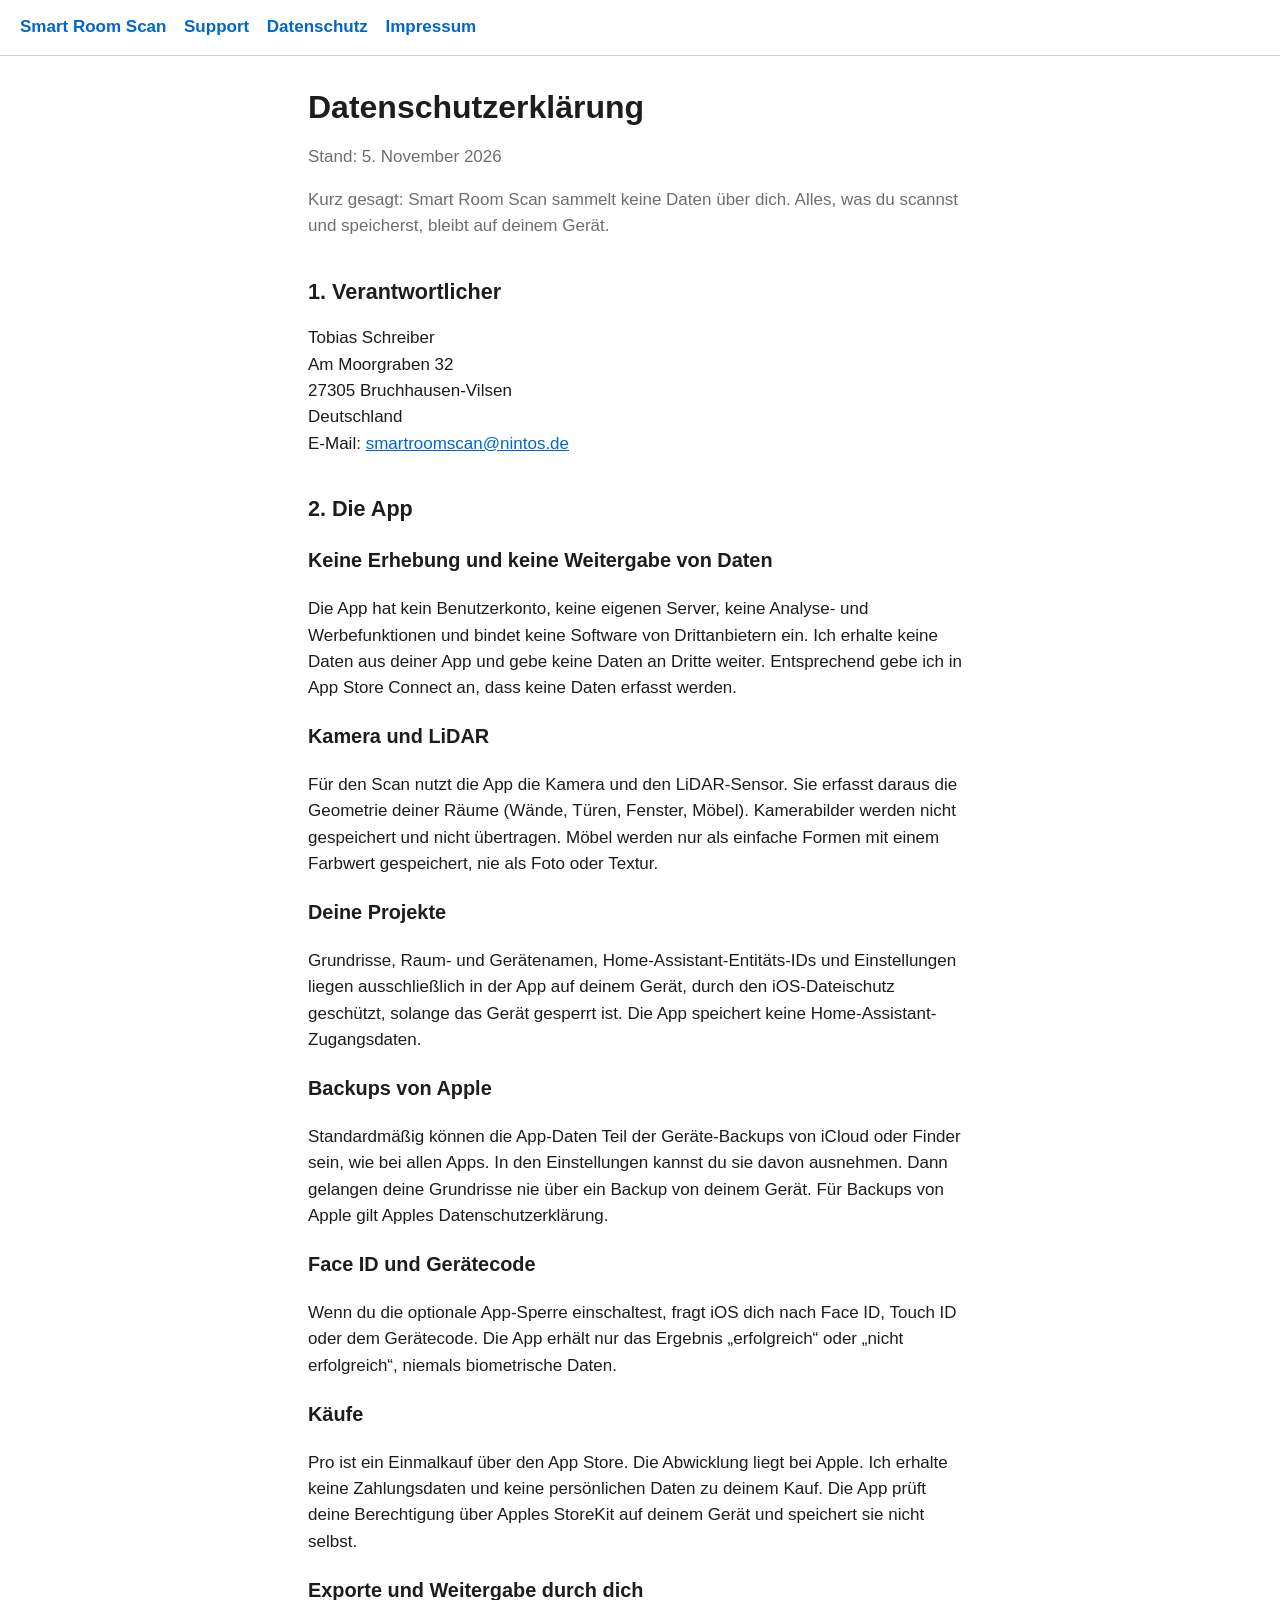
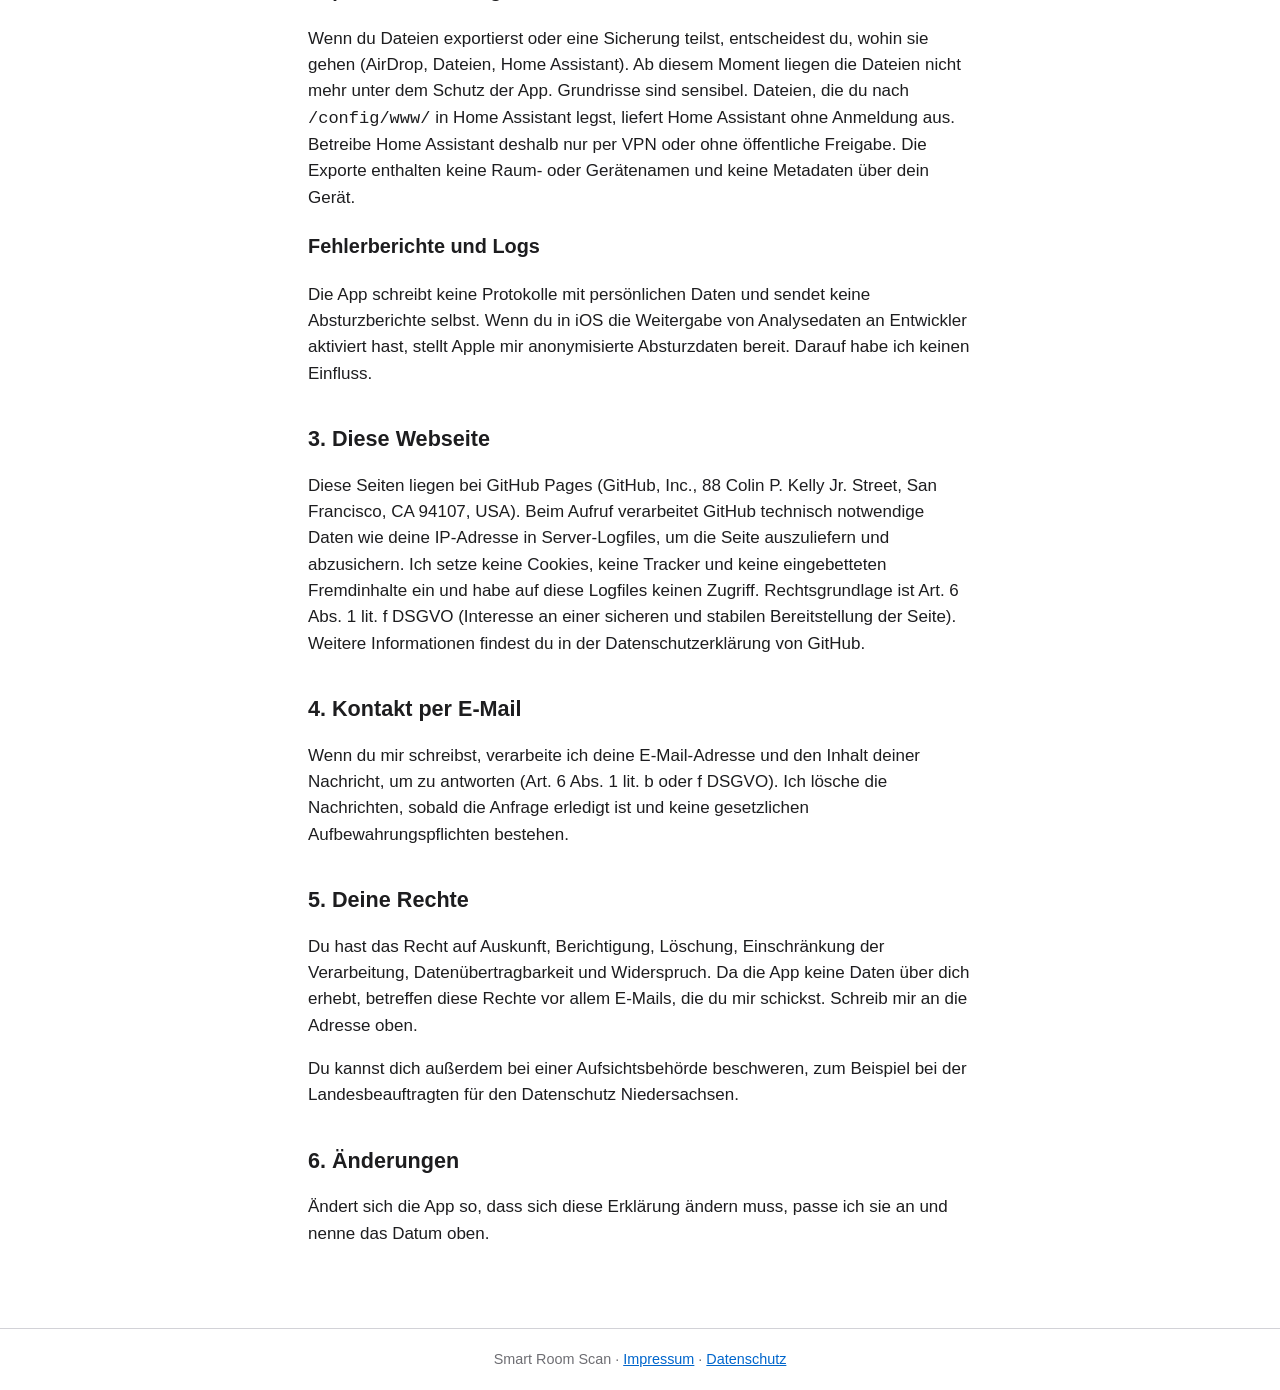
==== datenschutz.html @ 61b262c7 "Add files via upload" ====
<!doctype html>
<html lang="de">
<head>
<meta charset="utf-8">
<meta name="viewport" content="width=device-width, initial-scale=1">
<meta name="description" content="Datenschutzerklärung für die App Smart Room Scan.">
<title>Datenschutzerklärung – Smart Room Scan</title>
<link rel="stylesheet" href="style.css">
</head>
<body>
<nav><a href="index.html">Smart Room Scan</a><a href="support.html">Support</a><a href="datenschutz.html">Datenschutz</a><a href="impressum.html">Impressum</a></nav>
<main>
<h1>Datenschutzerklärung</h1>
<p class="muted">Stand: 5. November 2026</p>
<p class="lead">Kurz gesagt: Smart Room Scan sammelt keine Daten über dich. Alles, was du scannst und speicherst, bleibt auf deinem Gerät.</p>

<h2>1. Verantwortlicher</h2>
<p>Tobias Schreiber<br>Am Moorgraben 32<br>27305 Bruchhausen-Vilsen<br>Deutschland<br>E-Mail: <a href="mailto:smartroomscan@nintos.de">smartroomscan@nintos.de</a></p>

<h2>2. Die App</h2>
<h3>Keine Erhebung und keine Weitergabe von Daten</h3>
<p>Die App hat kein Benutzerkonto, keine eigenen Server, keine Analyse- und Werbefunktionen und bindet keine Software von Drittanbietern ein. Ich erhalte keine Daten aus deiner App und gebe keine Daten an Dritte weiter. Entsprechend gebe ich in App Store Connect an, dass keine Daten erfasst werden.</p>

<h3>Kamera und LiDAR</h3>
<p>Für den Scan nutzt die App die Kamera und den LiDAR-Sensor. Sie erfasst daraus die Geometrie deiner Räume (Wände, Türen, Fenster, Möbel). Kamerabilder werden nicht gespeichert und nicht übertragen. Möbel werden nur als einfache Formen mit einem Farbwert gespeichert, nie als Foto oder Textur.</p>

<h3>Deine Projekte</h3>
<p>Grundrisse, Raum- und Gerätenamen, Home-Assistant-Entitäts-IDs und Einstellungen liegen ausschließlich in der App auf deinem Gerät, durch den iOS-Dateischutz geschützt, solange das Gerät gesperrt ist. Die App speichert keine Home-Assistant-Zugangsdaten.</p>

<h3>Backups von Apple</h3>
<p>Standardmäßig können die App-Daten Teil der Geräte-Backups von iCloud oder Finder sein, wie bei allen Apps. In den Einstellungen kannst du sie davon ausnehmen. Dann gelangen deine Grundrisse nie über ein Backup von deinem Gerät. Für Backups von Apple gilt Apples Datenschutzerklärung.</p>

<h3>Face ID und Gerätecode</h3>
<p>Wenn du die optionale App-Sperre einschaltest, fragt iOS dich nach Face ID, Touch ID oder dem Gerätecode. Die App erhält nur das Ergebnis „erfolgreich“ oder „nicht erfolgreich“, niemals biometrische Daten.</p>

<h3>Käufe</h3>
<p>Pro ist ein Einmalkauf über den App Store. Die Abwicklung liegt bei Apple. Ich erhalte keine Zahlungsdaten und keine persönlichen Daten zu deinem Kauf. Die App prüft deine Berechtigung über Apples StoreKit auf deinem Gerät und speichert sie nicht selbst.</p>

<h3>Exporte und Weitergabe durch dich</h3>
<p>Wenn du Dateien exportierst oder eine Sicherung teilst, entscheidest du, wohin sie gehen (AirDrop, Dateien, Home Assistant). Ab diesem Moment liegen die Dateien nicht mehr unter dem Schutz der App. Grundrisse sind sensibel. Dateien, die du nach <code>/config/www/</code> in Home Assistant legst, liefert Home Assistant ohne Anmeldung aus. Betreibe Home Assistant deshalb nur per VPN oder ohne öffentliche Freigabe. Die Exporte enthalten keine Raum- oder Gerätenamen und keine Metadaten über dein Gerät.</p>

<h3>Fehlerberichte und Logs</h3>
<p>Die App schreibt keine Protokolle mit persönlichen Daten und sendet keine Absturzberichte selbst. Wenn du in iOS die Weitergabe von Analysedaten an Entwickler aktiviert hast, stellt Apple mir anonymisierte Absturzdaten bereit. Darauf habe ich keinen Einfluss.</p>

<h2>3. Diese Webseite</h2>
<p>Diese Seiten liegen bei GitHub Pages (GitHub, Inc., 88 Colin P. Kelly Jr. Street, San Francisco, CA 94107, USA). Beim Aufruf verarbeitet GitHub technisch notwendige Daten wie deine IP-Adresse in Server-Logfiles, um die Seite auszuliefern und abzusichern. Ich setze keine Cookies, keine Tracker und keine eingebetteten Fremdinhalte ein und habe auf diese Logfiles keinen Zugriff. Rechtsgrundlage ist Art. 6 Abs. 1 lit. f DSGVO (Interesse an einer sicheren und stabilen Bereitstellung der Seite). Weitere Informationen findest du in der Datenschutzerklärung von GitHub.</p>

<h2>4. Kontakt per E-Mail</h2>
<p>Wenn du mir schreibst, verarbeite ich deine E-Mail-Adresse und den Inhalt deiner Nachricht, um zu antworten (Art. 6 Abs. 1 lit. b oder f DSGVO). Ich lösche die Nachrichten, sobald die Anfrage erledigt ist und keine gesetzlichen Aufbewahrungspflichten bestehen.</p>

<h2>5. Deine Rechte</h2>
<p>Du hast das Recht auf Auskunft, Berichtigung, Löschung, Einschränkung der Verarbeitung, Datenübertragbarkeit und Widerspruch. Da die App keine Daten über dich erhebt, betreffen diese Rechte vor allem E-Mails, die du mir schickst. Schreib mir an die Adresse oben.</p>
<p>Du kannst dich außerdem bei einer Aufsichtsbehörde beschweren, zum Beispiel bei der Landesbeauftragten für den Datenschutz Niedersachsen.</p>

<h2>6. Änderungen</h2>
<p>Ändert sich die App so, dass sich diese Erklärung ändern muss, passe ich sie an und nenne das Datum oben.</p>
</main>
<footer>Smart Room Scan · <a href="impressum.html">Impressum</a> · <a href="datenschutz.html">Datenschutz</a></footer>
</body>
</html>
---- style.css ----
:root { color-scheme: light dark; --bg:#ffffff; --fg:#1d1d1f; --muted:#6e6e73; --accent:#0066cc; --line:#d2d2d7; }
@media (prefers-color-scheme: dark) { :root { --bg:#1d2733; --fg:#f5f5f7; --muted:#a1a1a6; --accent:#4da3ff; --line:#3a4656; } }
* { box-sizing: border-box; }
body { margin:0; background:var(--bg); color:var(--fg); font:17px/1.55 -apple-system, BlinkMacSystemFont, "SF Pro Text", "Helvetica Neue", Arial, sans-serif; }
main { max-width:44rem; margin:0 auto; padding:2rem 1.25rem 4rem; }
h1 { font-size:2rem; line-height:1.2; margin:0 0 .5rem; }
h2 { font-size:1.35rem; margin:2.2rem 0 .5rem; }
p, li { color:var(--fg); }
.lead, .muted { color:var(--muted); }
a { color:var(--accent); }
nav { border-bottom:1px solid var(--line); padding:.9rem 1.25rem; }
nav a { margin-right:1.1rem; text-decoration:none; font-weight:600; }
footer { border-top:1px solid var(--line); padding:1.2rem 1.25rem; color:var(--muted); font-size:.9rem; text-align:center; }
dt { font-weight:600; margin-top:1rem; }
dd { margin:.15rem 0 0; }
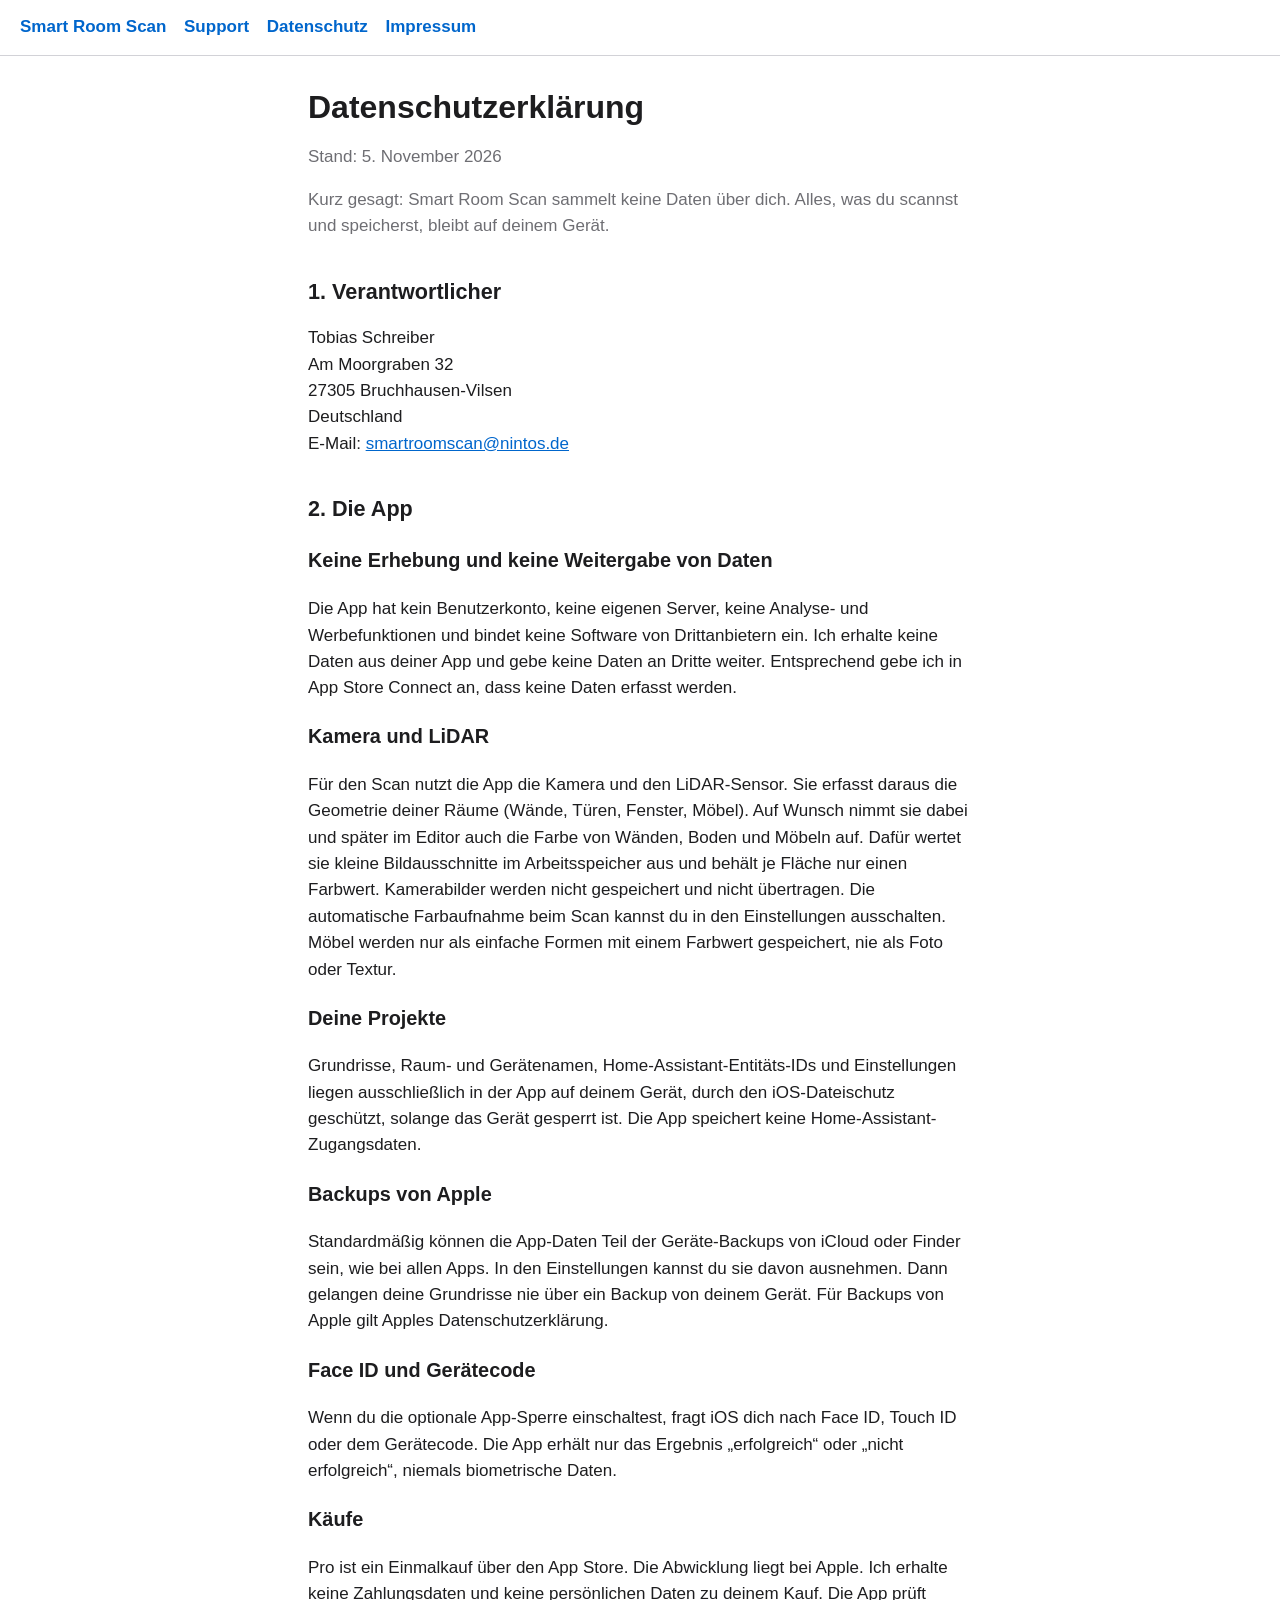
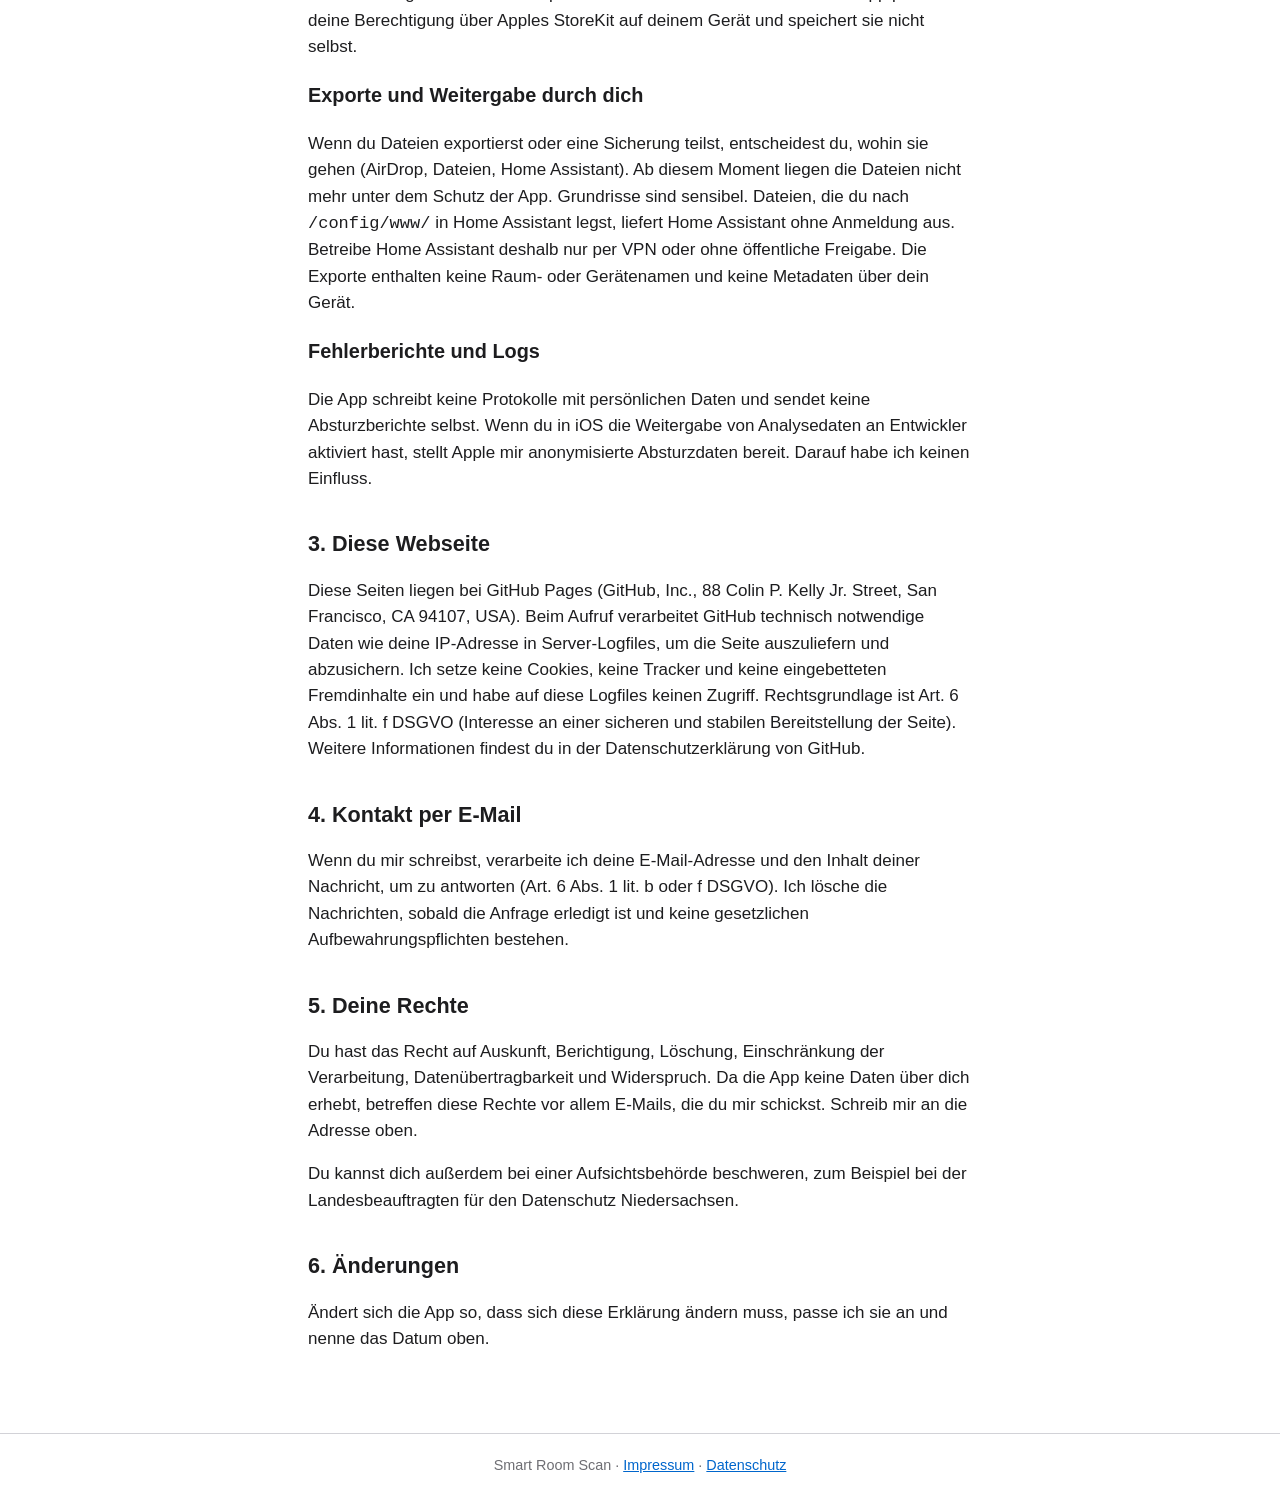
==== commit 05a4189d: "Add files via upload" ====
--- a/datenschutz.html
+++ b/datenschutz.html
@@ -22,7 +22,7 @@
 <p>Die App hat kein Benutzerkonto, keine eigenen Server, keine Analyse- und Werbefunktionen und bindet keine Software von Drittanbietern ein. Ich erhalte keine Daten aus deiner App und gebe keine Daten an Dritte weiter. Entsprechend gebe ich in App Store Connect an, dass keine Daten erfasst werden.</p>
 
 <h3>Kamera und LiDAR</h3>
-<p>Für den Scan nutzt die App die Kamera und den LiDAR-Sensor. Sie erfasst daraus die Geometrie deiner Räume (Wände, Türen, Fenster, Möbel). Kamerabilder werden nicht gespeichert und nicht übertragen. Möbel werden nur als einfache Formen mit einem Farbwert gespeichert, nie als Foto oder Textur.</p>
+<p>Für den Scan nutzt die App die Kamera und den LiDAR-Sensor. Sie erfasst daraus die Geometrie deiner Räume (Wände, Türen, Fenster, Möbel). Auf Wunsch nimmt sie dabei und später im Editor auch die Farbe von Wänden, Boden und Möbeln auf. Dafür wertet sie kleine Bildausschnitte im Arbeitsspeicher aus und behält je Fläche nur einen Farbwert. Kamerabilder werden nicht gespeichert und nicht übertragen. Die automatische Farbaufnahme beim Scan kannst du in den Einstellungen ausschalten. Möbel werden nur als einfache Formen mit einem Farbwert gespeichert, nie als Foto oder Textur.</p>
 
 <h3>Deine Projekte</h3>
 <p>Grundrisse, Raum- und Gerätenamen, Home-Assistant-Entitäts-IDs und Einstellungen liegen ausschließlich in der App auf deinem Gerät, durch den iOS-Dateischutz geschützt, solange das Gerät gesperrt ist. Die App speichert keine Home-Assistant-Zugangsdaten.</p>
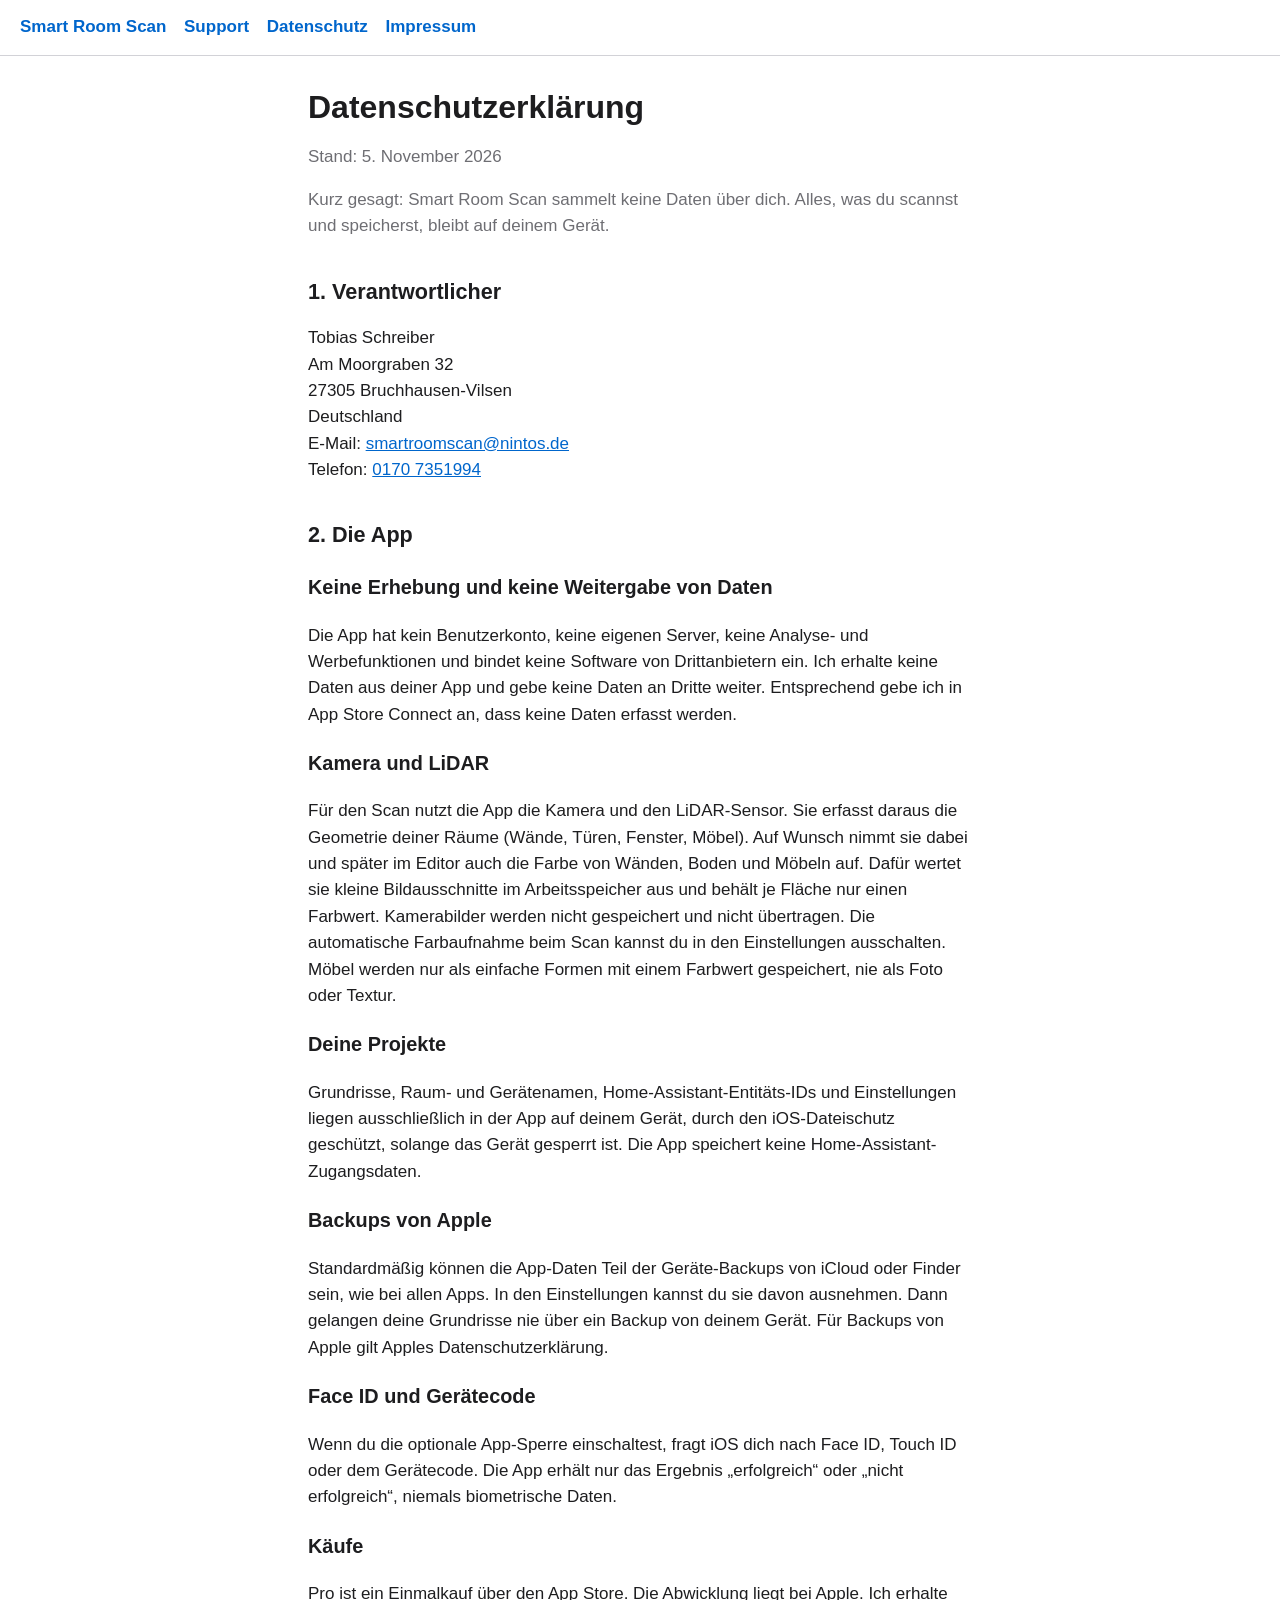
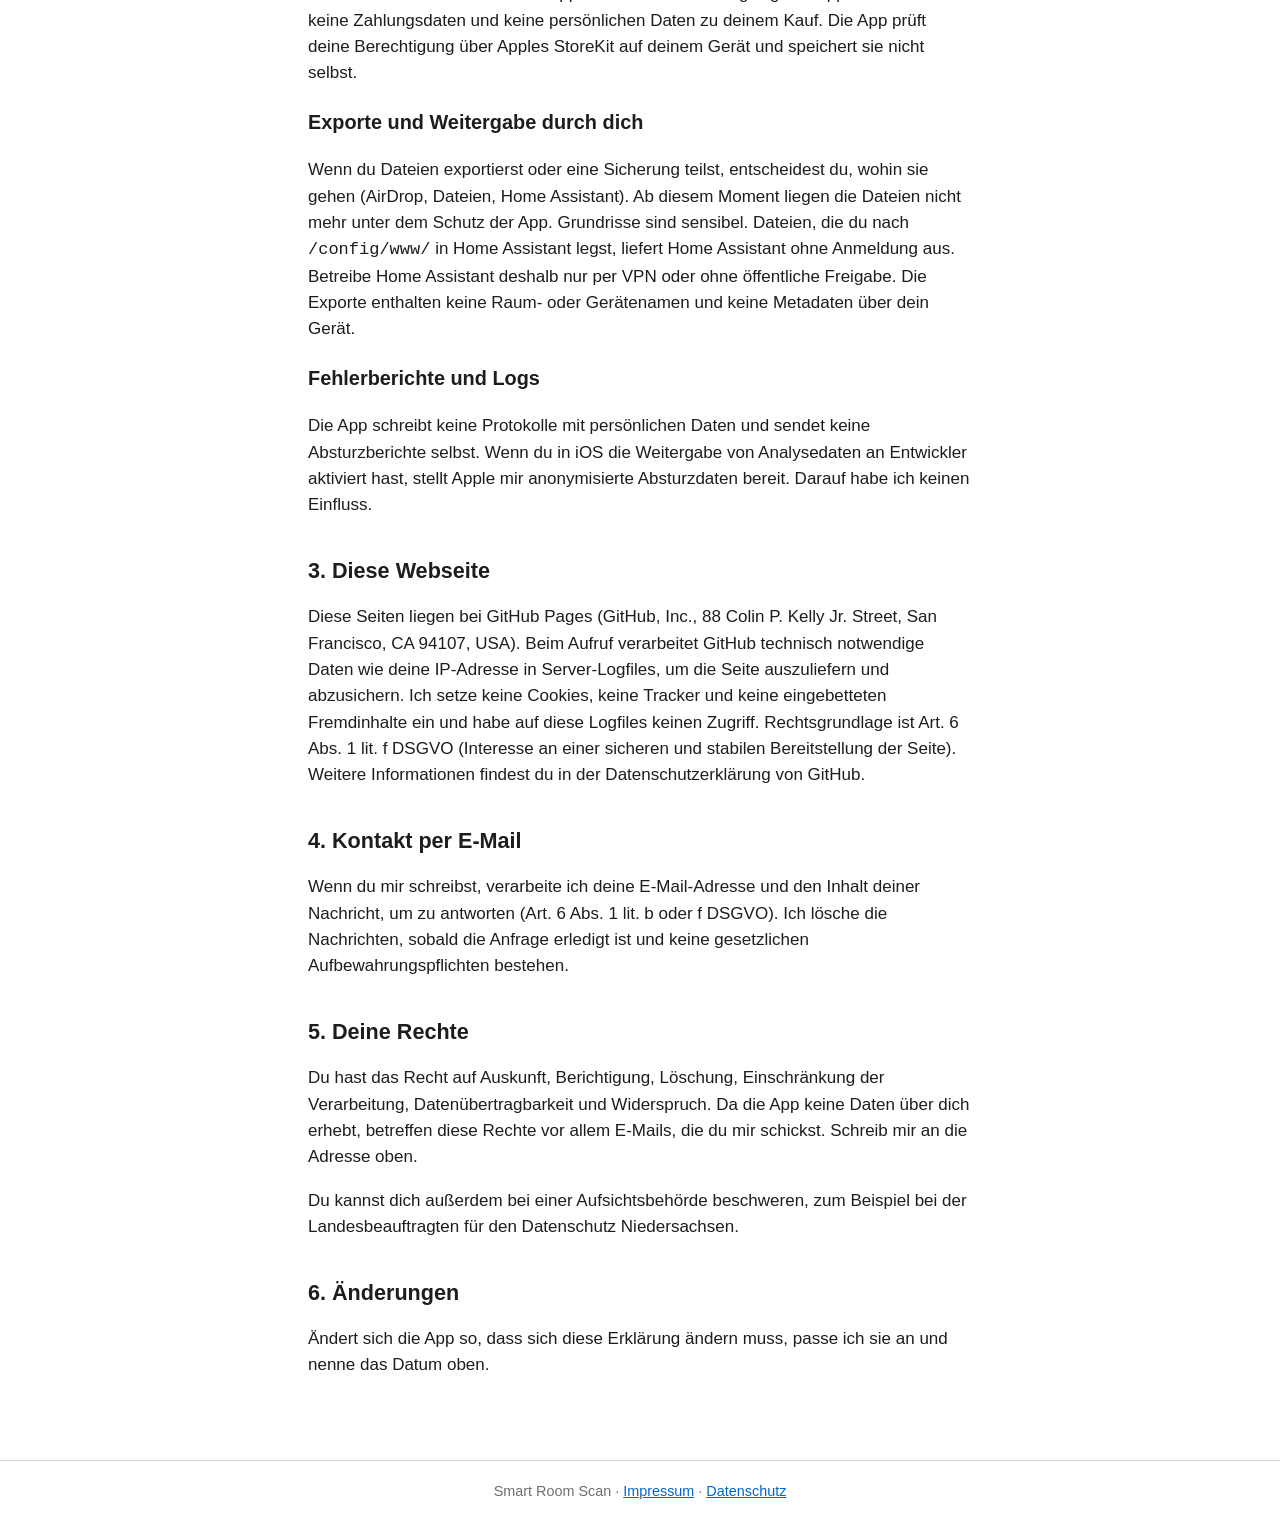
==== commit 4063697d: "Add files via upload" ====
--- a/datenschutz.html
+++ b/datenschutz.html
@@ -15,7 +15,7 @@
 <p class="lead">Kurz gesagt: Smart Room Scan sammelt keine Daten über dich. Alles, was du scannst und speicherst, bleibt auf deinem Gerät.</p>
 
 <h2>1. Verantwortlicher</h2>
-<p>Tobias Schreiber<br>Am Moorgraben 32<br>27305 Bruchhausen-Vilsen<br>Deutschland<br>E-Mail: <a href="mailto:smartroomscan@nintos.de">smartroomscan@nintos.de</a></p>
+<p>Tobias Schreiber<br>Am Moorgraben 32<br>27305 Bruchhausen-Vilsen<br>Deutschland<br>E-Mail: <a href="mailto:smartroomscan@nintos.de">smartroomscan@nintos.de</a><br>Telefon: <a href="tel:+491707351994">0170 7351994</a></p>
 
 <h2>2. Die App</h2>
 <h3>Keine Erhebung und keine Weitergabe von Daten</h3>
